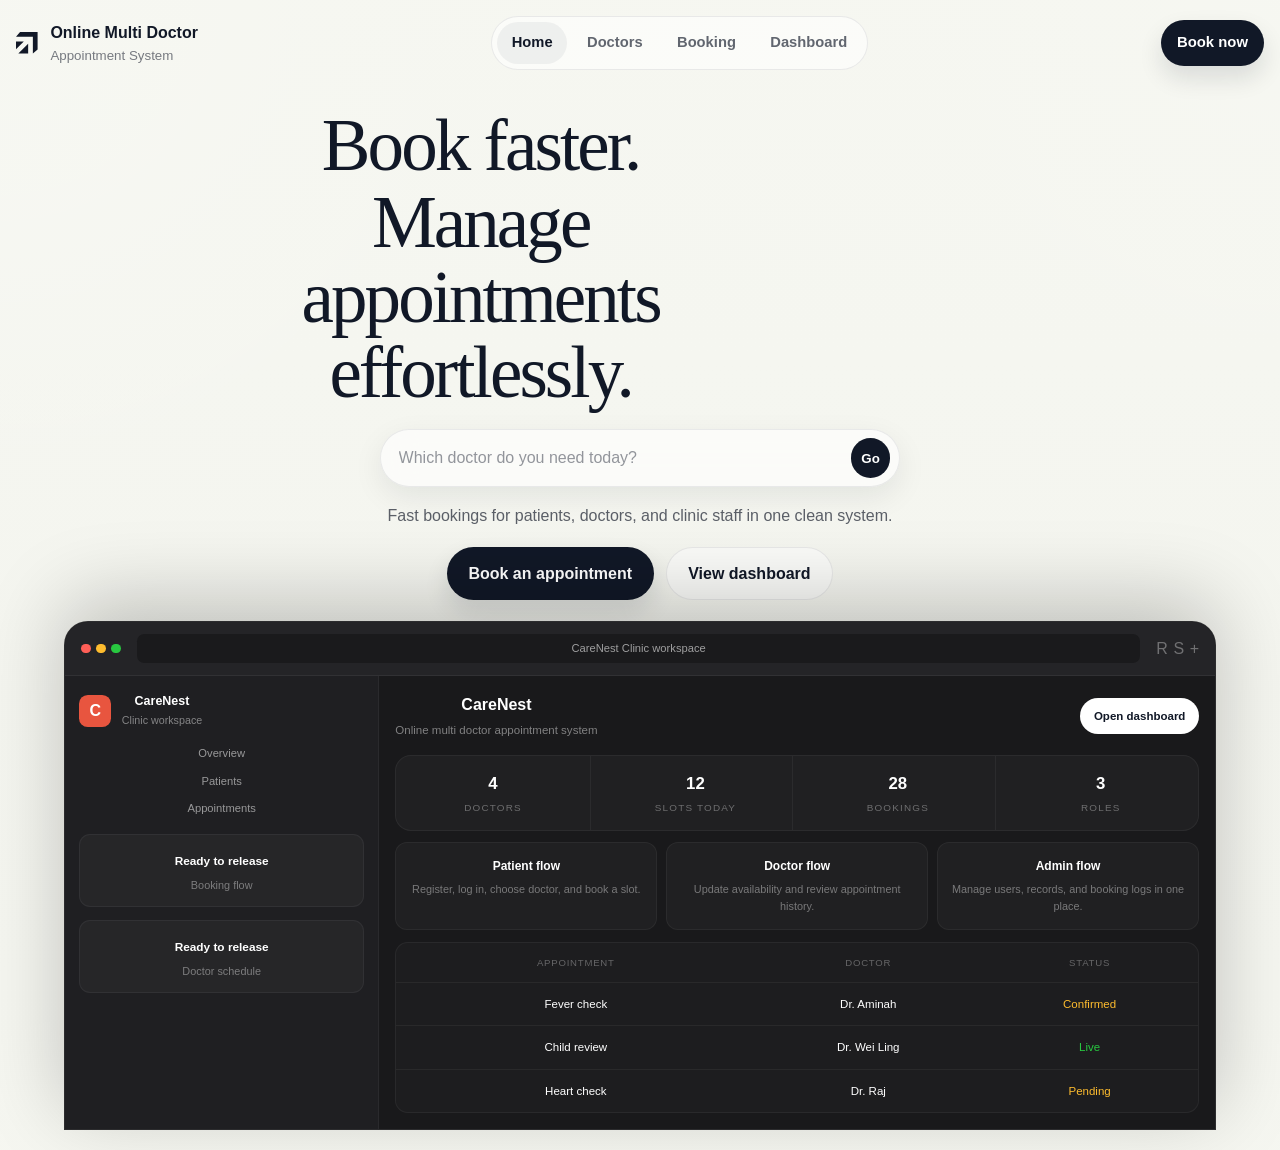
==== index.html @ 1496ee86 "Add files via upload The dome for our websit" ====
<!DOCTYPE html>
<html lang="en">
<head>
  <meta charset="UTF-8" />
  <meta name="viewport" content="width=device-width, initial-scale=1.0" />
  <title>Online Multi Doctor Appointment System</title>
  <link rel="stylesheet" href="styles.css" />
</head>
<body class="landing-page home-page">
  <section
    class="home-hero"
    style="background-image:url('https://images.higgs.ai/?default=1&output=webp&url=https%3A%2F%2Fd8j0ntlcm91z4.cloudfront.net%2Fuser_38xzZboKViGWJOttwIXH07lWA1P%2Fhf_20260611_133301_d5f2a94a-b22e-4e4a-a6b6-eacdddf1f5b0.png&w=1280&q=85');"
  >
    <div class="home-hero__veil"></div>

    <header class="home-nav animate-fade-down">
      <div class="wrap home-nav__inner">
        <a class="home-brand" href="index.html" aria-label="Online Multi Doctor Appointment System home">
          <svg class="home-brand__icon" viewBox="0 0 256 256" aria-hidden="true">
            <path fill="currentColor" d="M144 256 L27.598 256 L144 139.598 Z M256 207.5 L200 256 L200 56 L0 56 L48 0 L256 0 Z M0 204.402 L0 112 L92.402 112 Z" />
          </svg>
          <span>
            Online Multi Doctor
            <small>Appointment System</small>
          </span>
        </a>

        <nav class="home-nav__links" aria-label="Main navigation">
          <a class="active" href="index.html">Home</a>
          <a href="doctors.html">Doctors</a>
          <a href="booking.html">Booking</a>
          <a href="dashboard.html">Dashboard</a>
        </nav>

        <a class="home-nav__cta" href="booking.html">Book now</a>
      </div>
    </header>

    <div class="home-hero__content wrap">
      <div class="home-hero__spacer home-hero__spacer--top"></div>

      <div class="home-copy">
        <h1 class="home-title">
          <span class="animate-fade-up">Book faster.</span>
          <span class="animate-fade-up delay-1">Manage appointments effortlessly.</span>
        </h1>

        <form class="home-search animate-fade-up delay-2" action="booking.html">
          <input
            type="text"
            placeholder="Which doctor do you need today?"
            aria-label="Search doctor"
          />
          <button type="submit" aria-label="Go to booking page">Go</button>
        </form>

        <p class="home-desc animate-fade-up delay-3">
          Fast bookings for patients, doctors, and clinic staff in one clean system.
        </p>

        <div class="home-actions animate-fade-up delay-4">
          <a class="home-btn home-btn--dark" href="booking.html">Book an appointment</a>
          <a class="home-btn home-btn--light" href="dashboard.html">View dashboard</a>
        </div>
      </div>

      <div class="home-hero__spacer home-hero__spacer--middle"></div>

      <div class="home-dashboard animate-hero-rise" aria-label="Clinic dashboard preview">
        <div class="home-dashboard__window">
          <div class="home-dashboard__bar">
            <div class="home-dots" aria-hidden="true">
              <span></span><span></span><span></span>
            </div>
            <div class="home-url">CareNest Clinic workspace</div>
            <div class="home-bar-icons" aria-hidden="true">
              <span>R</span>
              <span>S</span>
              <span>+</span>
            </div>
          </div>

          <div class="home-dashboard__body">
            <aside class="home-sidebar">
              <div class="home-sidebar__brand">
                <span class="home-workspace-badge">C</span>
                <div>
                  <strong>CareNest</strong>
                  <small>Clinic workspace</small>
                </div>
              </div>

              <div class="home-sidebar__nav">
                <span>Overview</span>
                <span>Patients</span>
                <span>Appointments</span>
              </div>

              <div class="home-sidebar__cards">
                <div>
                  <strong>Ready to release</strong>
                  <p>Booking flow</p>
                </div>
                <div>
                  <strong>Ready to release</strong>
                  <p>Doctor schedule</p>
                </div>
              </div>
            </aside>

            <section class="home-main">
              <div class="home-main__head">
                <div>
                  <strong>CareNest</strong>
                  <p>Online multi doctor appointment system</p>
                </div>
                <a class="home-main__button" href="dashboard.html">Open dashboard</a>
              </div>

              <div class="home-stats">
                <div><span>4</span><small>Doctors</small></div>
                <div><span>12</span><small>Slots today</small></div>
                <div><span>28</span><small>Bookings</small></div>
                <div><span>3</span><small>Roles</small></div>
              </div>

              <div class="home-cards">
                <article>
                  <strong>Patient flow</strong>
                  <p>Register, log in, choose doctor, and book a slot.</p>
                </article>
                <article>
                  <strong>Doctor flow</strong>
                  <p>Update availability and review appointment history.</p>
                </article>
                <article>
                  <strong>Admin flow</strong>
                  <p>Manage users, records, and booking logs in one place.</p>
                </article>
              </div>

              <div class="home-inbox">
                <div class="home-inbox__row home-inbox__head">
                  <span>Appointment</span>
                  <span>Doctor</span>
                  <span>Status</span>
                </div>
                <div class="home-inbox__row">
                  <span>Fever check</span>
                  <span>Dr. Aminah</span>
                  <span class="status-draft">Confirmed</span>
                </div>
                <div class="home-inbox__row">
                  <span>Child review</span>
                  <span>Dr. Wei Ling</span>
                  <span class="status-live">Live</span>
                </div>
                <div class="home-inbox__row">
                  <span>Heart check</span>
                  <span>Dr. Raj</span>
                  <span class="status-draft">Pending</span>
                </div>
              </div>
            </section>
          </div>
        </div>
      </div>

      <div class="home-hero__spacer home-hero__spacer--bottom"></div>
    </div>

    <img
      class="home-grass"
      src="https://res.cloudinary.com/dy5er7kv5/image/upload/q_auto/f_auto/v1781191264/grass_eam204.png"
      alt=""
      aria-hidden="true"
    />
  </section>
</body>
</html>
---- styles.css ----
@import url("https://db.onlinewebfonts.com/c/bb5de19d87c09a95216dc6ccd96e37c6?family=Nimbus+Sans+TW01");

:root{
  --bg:#081311;
  --panel:#0f1f1b;
  --panel-2:#122722;
  --line:rgba(167, 216, 205, .16);
  --text:#effaf7;
  --muted:#a7c4bb;
  --accent:#35d0b6;
  --accent-2:#f3b44d;
  --shadow:0 20px 50px rgba(0,0,0,.28);
  --radius:22px;
}

*{box-sizing:border-box}
html{
  scroll-behavior:smooth;
  -webkit-font-smoothing:antialiased;
  -moz-osx-font-smoothing:grayscale;
}
body{
  margin:0;
  color:var(--text);
  font:16px/1.6 "Nimbus Sans TW01", "Helvetica Neue", Helvetica, Arial, sans-serif;
  background:
    radial-gradient(circle at top left, rgba(53,208,182,.14), transparent 24%),
    radial-gradient(circle at top right, rgba(243,180,77,.12), transparent 26%),
    linear-gradient(180deg, #05100e, #081311 34%, #050b0a);
}
a{color:inherit;text-decoration:none}
img{max-width:100%;display:block}
code,pre{font-family:"Cascadia Mono","Consolas",monospace}

@keyframes fade-up{
  from{opacity:0; transform:translateY(24px); filter:blur(6px)}
  to{opacity:1; transform:translateY(0); filter:blur(0)}
}
@keyframes fade-down{
  from{opacity:0; transform:translateY(-16px)}
  to{opacity:1; transform:translateY(0)}
}
@keyframes hero-rise{
  from{opacity:0; transform:translateY(64px) scale(.97)}
  to{opacity:1; transform:translateY(0) scale(1)}
}
.animate-fade-up{animation:fade-up .9s cubic-bezier(.22,1,.36,1) both}
.animate-fade-down{animation:fade-down .7s cubic-bezier(.22,1,.36,1) both}
.animate-hero-rise{animation:hero-rise 1.1s cubic-bezier(.22,1,.36,1) both}
.delay-1{animation-delay:100ms}
.delay-2{animation-delay:220ms}
.delay-3{animation-delay:340ms}
.delay-4{animation-delay:460ms}
@media (prefers-reduced-motion: reduce){
  .animate-fade-up,
  .animate-fade-down,
  .animate-hero-rise{animation:none !important}
}

.wrap{width:min(1120px, calc(100% - 2rem)); margin:0 auto}
.landing-page{
  background:#f4f5ef;
  color:#111827;
}
.landing-page .wrap{width:min(1280px, calc(100% - 2rem))}
.page-bg{
  position:relative;
  min-height:100svh;
  overflow:hidden;
  background:
    radial-gradient(circle at top left, rgba(53,208,182,.12), transparent 24%),
    radial-gradient(circle at top right, rgba(243,180,77,.10), transparent 22%),
    linear-gradient(180deg, #f7f7f2 0%, #f3f4ee 58%, #eef1eb 100%);
  color:#111827;
}
.page-glow{
  position:absolute;
  border-radius:50%;
  filter:blur(70px);
  pointer-events:none;
}
.page-glow-a{
  width:20rem;
  height:20rem;
  left:-6rem;
  top:2rem;
  background:rgba(53,208,182,.10);
}
.page-glow-b{
  width:18rem;
  height:18rem;
  right:-4rem;
  top:9rem;
  background:rgba(243,180,77,.10);
}

.site-header{
  position:sticky; top:0; z-index:10;
  backdrop-filter: blur(16px);
  background: rgba(6, 14, 12, .76);
  border-bottom:1px solid var(--line);
}
.hero-header{
  position:fixed;
  top:0;
  left:0;
  right:0;
  z-index:30;
  background:transparent;
  border-bottom:0;
  pointer-events:none;
}
.content-header{
  position:relative;
  z-index:10;
  background:rgba(255,255,255,.52);
  border-bottom:1px solid rgba(17,24,39,.08);
}
.content-header .nav a{
  color:rgba(17,24,39,.66);
}
.content-header .nav a:hover,
.content-header .nav a.active{
  color:#111827;
  background:rgba(255,255,255,.55);
  border-color:rgba(17,24,39,.08);
}
.content-header .brand{
  color:#111827;
}
.content-header .brand small{
  color:rgba(17,24,39,.55);
}
.header-inner{
  display:flex; align-items:center; justify-content:space-between; gap:1rem;
  padding:1rem 0;
}
.hero-header-inner{
  padding-top:1rem;
}
.brand{
  display:flex; align-items:center; gap:.85rem; font-weight:700;
}
.brand-light{color:#111827; pointer-events:auto}
.brand-icon{
  width:1.35rem; height:1.35rem;
  flex:0 0 auto;
}
.brand-mark{
  width:2.8rem; height:2.8rem; border-radius:14px;
  display:grid; place-items:center;
  color:#07231d; background:linear-gradient(135deg,var(--accent),#c9f6ee 55%,var(--accent-2));
  box-shadow:0 12px 24px rgba(53,208,182,.16);
}
.brand small{display:block;color:var(--muted);font-weight:500}
.brand-light small{color:rgba(17,24,39,.6)}
.nav{
  display:flex; flex-wrap:wrap; gap:.45rem;
}
.nav a{
  padding:.56rem .85rem;
  border-radius:999px;
  color:var(--muted);
  border:1px solid transparent;
}
.nav a:hover,.nav a.active{
  color:var(--text);
  background:rgba(255,255,255,.04);
  border-color:var(--line);
}
.nav-light{pointer-events:auto}
.nav-light a{
  color:rgba(17,24,39,.68);
  border-color:transparent;
}
.nav-light a:hover,.nav-light a.active{
  color:#111827;
  background:rgba(255,255,255,.45);
  border-color:rgba(17,24,39,.08);
}
.nav-cta{
  pointer-events:auto;
  display:inline-flex;
  align-items:center;
  justify-content:center;
  padding:.68rem 1rem;
  border-radius:999px;
  background:#111827;
  color:#fff;
  font-size:.93rem;
  font-weight:600;
}

.landing-shell{
  min-height:100svh;
  position:relative;
  overflow:hidden;
}
.hero-stage{
  position:relative;
  min-height:100svh;
  overflow:hidden;
  background:
    radial-gradient(circle at 20% 18%, rgba(255,255,255,.88), transparent 28%),
    radial-gradient(circle at 80% 20%, rgba(255,255,255,.54), transparent 20%),
    linear-gradient(180deg, #f8f8f4 0%, #f6f5ef 54%, #eef1eb 100%);
  display:flex;
  flex-direction:column;
}
.hero-backdrop{
  position:absolute;
  inset:0;
  background:
    linear-gradient(180deg, rgba(244,245,239,.78), rgba(244,245,239,.26) 25%, rgba(244,245,239,.04) 58%, rgba(244,245,239,.68)),
    radial-gradient(circle at top left, rgba(72,126,255,.08), transparent 28%),
    radial-gradient(circle at top right, rgba(243,180,77,.08), transparent 22%);
}
.hero-glow{
  position:absolute;
  border-radius:50%;
  filter:blur(70px);
  pointer-events:none;
}
.hero-glow-a{
  width:24rem;
  height:24rem;
  left:-6rem;
  top:6rem;
  background:rgba(132,204,22,.12);
}
.hero-glow-b{
  width:22rem;
  height:22rem;
  right:-4rem;
  top:10rem;
  background:rgba(14,165,233,.10);
}
.hero-layout{
  position:relative;
  z-index:2;
  padding-top:7rem;
  display:grid;
  gap:1.5rem;
  justify-items:center;
  text-align:center;
  flex:1;
}
.hero-copy{
  width:min(720px,100%);
  color:#111827;
}
.eyebrow{
  margin:0 0 .7rem;
  text-transform:uppercase;
  letter-spacing:.18em;
  font-size:.78rem;
  color:var(--muted);
}
.hero-title{
  display:grid;
  gap:.15rem;
  font-size:clamp(2.5rem, 5.6vw, 5.25rem);
  font-weight:400;
  line-height:1.02;
  letter-spacing:-.04em;
  color:#111827;
}
.hero-title span{display:block}
.search-pill{
  margin:1.15rem auto 0;
  width:min(520px,100%);
  display:flex;
  align-items:center;
  gap:.75rem;
  padding:.55rem .55rem .55rem 1.1rem;
  border-radius:999px;
  background:rgba(255,255,255,.62);
  backdrop-filter:blur(16px);
  box-shadow:0 10px 30px rgba(15,23,42,.08);
  border:1px solid rgba(17,24,39,.08);
}
.search-pill input{
  flex:1;
  min-width:0;
  border:0;
  outline:none;
  background:transparent;
  font:inherit;
  color:#111827;
}
.search-pill input::placeholder{color:rgba(17,24,39,.45)}
.search-pill button{
  width:2.45rem;
  height:2.45rem;
  border-radius:999px;
  border:0;
  background:#111827;
  color:#fff;
  font-size:1.05rem;
  cursor:pointer;
}
.hero-desc{
  width:min(520px,100%);
  margin:1rem auto 0;
  color:rgba(17,24,39,.68);
  font-size:1rem;
}
.hero-actions{
  margin-top:1.15rem;
  display:flex;
  justify-content:center;
  flex-wrap:wrap;
  gap:.75rem;
}
.btn-dark,.btn-light{
  display:inline-flex;
  align-items:center;
  justify-content:center;
  min-height:2.8rem;
  padding:.78rem 1.35rem;
  border-radius:999px;
  font-weight:600;
  transition:transform .18s ease, box-shadow .18s ease, background .18s ease;
}
.btn-dark{
  background:#111827;
  color:#fff;
  box-shadow:0 12px 24px rgba(17,24,39,.12);
}
.btn-light{
  background:rgba(255,255,255,.52);
  color:#111827;
  border:1px solid rgba(17,24,39,.08);
}
.btn-dark:hover,.btn-light:hover,.nav-cta:hover,.search-pill button:hover{
  transform:translateY(-1px);
}
.hero-badges{
  display:flex;
  gap:1rem;
  flex-wrap:wrap;
  justify-content:center;
}
.pill-card{
  width:min(260px,100%);
  padding:1rem 1.05rem;
  text-align:left;
  border-radius:24px;
  background:rgba(255,255,255,.52);
  backdrop-filter:blur(14px);
  border:1px solid rgba(17,24,39,.08);
  box-shadow:0 10px 30px rgba(15,23,42,.06);
}
.pill-label{
  display:inline-flex;
  padding:.28rem .65rem;
  border-radius:999px;
  background:rgba(17,24,39,.06);
  color:rgba(17,24,39,.74);
  font-size:.74rem;
  text-transform:uppercase;
  letter-spacing:.14em;
}
.pill-card strong{
  display:block;
  margin-top:.75rem;
  font-size:1.04rem;
  color:#111827;
}
.pill-card p{
  margin:.45rem 0 0;
  color:rgba(17,24,39,.65);
  font-size:.95rem;
}
.dashboard-stage{
  position:relative;
  z-index:2;
  width:min(72rem, 100%);
  margin:0 auto;
  padding:0 0 1.5rem;
  transform:translateY(2rem);
}
.dashboard-shell{
  border-radius:1.5rem 1.5rem 0 0;
  overflow:hidden;
  background:#1a1a1c;
  color:#fff;
  box-shadow:0 -20px 80px rgba(0,0,0,.22);
  border:1px solid rgba(255,255,255,.08);
}
.dashboard-titlebar{
  display:flex;
  align-items:center;
  gap:1rem;
  padding:.75rem 1rem;
  background:#242427;
  border-bottom:1px solid rgba(255,255,255,.06);
}
.traffic-lights{
  display:flex;
  gap:.35rem;
  flex:0 0 auto;
}
.traffic-lights span{
  width:.6rem;
  height:.6rem;
  border-radius:999px;
  display:block;
}
.traffic-lights span:nth-child(1){background:#ff5f57}
.traffic-lights span:nth-child(2){background:#febc2e}
.traffic-lights span:nth-child(3){background:#28c840}
.browser-url{
  flex:1;
  text-align:center;
  background:#1a1a1c;
  color:rgba(255,255,255,.55);
  border-radius:.45rem;
  padding:.35rem .8rem;
  font-size:.7rem;
}
.browser-icons{
  display:flex;
  gap:.35rem;
  color:rgba(255,255,255,.35);
}
.dashboard-body{
  display:grid;
  grid-template-columns: 0.78fr 2.22fr;
}
.dashboard-sidebar{
  padding:1rem .9rem;
  background:#1f1f22;
  border-right:1px solid rgba(255,255,255,.05);
}
.sidebar-brand{
  display:flex;
  align-items:center;
  gap:.65rem;
  margin-bottom:1rem;
}
.workspace-badge{
  width:2rem;
  height:2rem;
  border-radius:.55rem;
  display:grid;
  place-items:center;
  font-weight:700;
  background:#e8553f;
  color:#fff;
}
.sidebar-brand strong{display:block;font-size:.78rem}
.sidebar-brand small{display:block;color:rgba(255,255,255,.45);font-size:.67rem}
.sidebar-links{
  display:grid;
  gap:.6rem;
  color:rgba(255,255,255,.54);
  font-size:.7rem;
}
.sidebar-list{
  display:grid;
  gap:.8rem;
  margin-top:1rem;
}
.sidebar-list div{
  padding:.75rem;
  border-radius:.7rem;
  background:rgba(255,255,255,.03);
  border:1px solid rgba(255,255,255,.05);
}
.sidebar-list strong{font-size:.74rem}
.sidebar-list p{
  margin:.25rem 0 0;
  color:rgba(255,255,255,.4);
  font-size:.68rem;
}
.dashboard-main{
  padding:1rem;
  background:#19191b;
}
.dashboard-head{
  display:flex;
  justify-content:space-between;
  align-items:center;
  gap:1rem;
}
.dashboard-head strong{font-size:1rem}
.dashboard-head p{
  margin:.2rem 0 0;
  color:rgba(255,255,255,.45);
  font-size:.72rem;
}
.dash-button{
  display:inline-flex;
  align-items:center;
  justify-content:center;
  padding:.55rem .85rem;
  border-radius:999px;
  background:#fff;
  color:#111827;
  font-size:.72rem;
  font-weight:600;
}
.stats-grid{
  margin-top:1rem;
  display:grid;
  grid-template-columns:repeat(4,1fr);
  gap:.5rem;
  border-radius:1rem;
  overflow:hidden;
  background:rgba(255,255,255,.03);
  border:1px solid rgba(255,255,255,.05);
}
.stats-grid div{
  padding:.9rem .8rem;
  border-right:1px solid rgba(255,255,255,.05);
}
.stats-grid div:last-child{border-right:0}
.stats-grid span{
  display:block;
  font-size:1.05rem;
  color:#fff;
  font-weight:600;
}
.stats-grid small{
  display:block;
  margin-top:.15rem;
  color:rgba(255,255,255,.35);
  font-size:.62rem;
  text-transform:uppercase;
  letter-spacing:.12em;
}
.cards-grid{
  margin-top:.7rem;
  display:grid;
  grid-template-columns:repeat(3,1fr);
  gap:.55rem;
}
.cards-grid article{
  padding:.85rem;
  border-radius:.75rem;
  background:rgba(255,255,255,.03);
  border:1px solid rgba(255,255,255,.05);
}
.cards-grid strong{display:block;font-size:.75rem}
.cards-grid p{
  margin:.3rem 0 0;
  color:rgba(255,255,255,.4);
  font-size:.68rem;
}
.inbox-table{
  margin-top:.7rem;
  border-radius:.8rem;
  overflow:hidden;
  border:1px solid rgba(255,255,255,.05);
  background:rgba(255,255,255,.02);
}
.inbox-row{
  display:grid;
  grid-template-columns:1.4fr 1fr .8fr;
  gap:.5rem;
  padding:.75rem .85rem;
  border-bottom:1px solid rgba(255,255,255,.05);
  font-size:.72rem;
}
.inbox-row:last-child{border-bottom:0}
.inbox-head{
  color:rgba(255,255,255,.32);
  text-transform:uppercase;
  letter-spacing:.08em;
  font-size:.6rem;
}
.status-draft{color:#febc2e}
.status-live{color:#28c840}

main{padding:2rem 0 3.5rem}
.page-main{
  position:relative;
  z-index:1;
  padding-top:1.6rem;
  padding-bottom:3rem;
}
.page-hero{
  padding:1.7rem 1.8rem;
  border-radius:1.5rem;
  background:rgba(255,255,255,.56);
  backdrop-filter:blur(16px);
  border:1px solid rgba(17,24,39,.08);
  box-shadow:0 20px 60px rgba(15,23,42,.06);
}
.page-hero h2{
  font-size:clamp(1.8rem, 3.3vw, 3.1rem);
  letter-spacing:-.03em;
}
.page-hero p{
  color:rgba(17,24,39,.67);
}
.page-grid{
  margin-top:1rem;
}
.hero,.page-head,.card,.panel,.codebox,.form-card{
  background:linear-gradient(180deg, rgba(18,39,34,.95), rgba(12,25,22,.96));
  border:1px solid var(--line);
  box-shadow:var(--shadow);
}
.hero,.card,.panel,.codebox,.form-card{border-radius:var(--radius)}
.hero{
  padding:2rem;
  display:grid;
  grid-template-columns:1.3fr .9fr;
  gap:1.25rem;
  align-items:start;
}
h1,h2,h3{margin:0; line-height:1.12; font-family:Georgia,"Times New Roman",serif}
h1{font-size:clamp(2.3rem, 5vw, 4.8rem); max-width:11ch}
h2{font-size:clamp(1.6rem, 3vw, 2.5rem)}
h3{font-size:1.2rem}
p{margin:.85rem 0 0; color:#d4e6e0}
.lede{max-width:62ch; font-size:1.03rem}

.actions{display:flex; flex-wrap:wrap; gap:.75rem; margin-top:1.3rem}
.btn{
  display:inline-flex; align-items:center; justify-content:center;
  min-height:2.9rem; padding:.75rem 1.1rem;
  border-radius:999px; font-weight:700;
  border:1px solid var(--line);
}
.btn.primary{
  color:#06221b;
  background:linear-gradient(135deg,var(--accent),#d3f7f1 55%,var(--accent-2));
}
.btn.secondary{background:rgba(255,255,255,.03)}
.btn:hover{transform:translateY(-1px)}

.hero-spot{
  padding:1.15rem;
  border-radius:20px;
  background:linear-gradient(180deg, rgba(7,18,16,.72), rgba(7,18,16,.95));
  border:1px solid rgba(243,180,77,.2);
}
.hero-spot ul{margin:1rem 0 0; padding-left:1.1rem; color:#d8ebe5}
.stats{
  display:grid; grid-template-columns:repeat(3,1fr); gap:.8rem; margin-top:1.1rem;
}
.stat{
  padding:1rem; border-radius:18px;
  background:rgba(255,255,255,.03); border:1px solid var(--line);
}
.stat strong{display:block; font-size:1.8rem; font-family:Georgia,serif}

.section{margin-top:1.5rem}
.page-head{padding:1.4rem 1.5rem; margin-bottom:1rem}

.grid-2{display:grid; grid-template-columns:repeat(2,1fr); gap:1rem}
.grid-3{display:grid; grid-template-columns:repeat(3,1fr); gap:1rem}
.card,.panel,.codebox,.form-card{padding:1.2rem}
.card{min-height:100%}
.glass-card{
  background:rgba(255,255,255,.5);
  color:#111827;
  border:1px solid rgba(17,24,39,.08);
  box-shadow:0 14px 34px rgba(15,23,42,.06);
}
.glass-card p,
.glass-card .muted{
  color:rgba(17,24,39,.68);
}
.glass-card .pill{
  background:rgba(17,24,39,.05);
  color:#111827;
  border-color:rgba(17,24,39,.08);
}
.glass-card .list li,
.glass-card .doctor p,
.glass-card .card p,
.glass-card .panel p{
  color:rgba(17,24,39,.74);
}
.muted{color:var(--muted)}

.pill{
  display:inline-flex; padding:.35rem .72rem; border-radius:999px;
  background:rgba(255,255,255,.04); border:1px solid var(--line);
  color:#dcebe7; font-size:.82rem;
}
.pill.good{color:#b8f2df}
.pill.warn{color:#ffe08a}

.list{margin:.9rem 0 0; padding-left:.1rem; color:#d9ebe5}
.list li{margin:.35rem 0}

.doctor{
  display:flex; flex-direction:column; gap:.6rem;
}
.doctor-top{display:flex; align-items:flex-start; justify-content:space-between; gap:.8rem}
.meta{display:flex; flex-wrap:wrap; gap:.45rem; margin-top:.2rem}

.timeline{
  display:grid; gap:.8rem; margin-top:.9rem;
}
.step{
  display:grid; grid-template-columns:3rem 1fr; gap:.85rem;
  padding:1rem; border-radius:18px;
  background:rgba(255,255,255,.03); border:1px solid var(--line);
}
.step span{
  width:3rem; height:3rem; border-radius:14px;
  display:grid; place-items:center; font-weight:800;
  color:#06221b; background:linear-gradient(135deg,var(--accent),#d7f8f2 55%,var(--accent-2));
}

.nav-tabs{display:flex; flex-wrap:wrap; gap:.5rem; margin-top:1rem}
.nav-tabs a{
  padding:.62rem .95rem; border-radius:999px;
  border:1px solid var(--line); background:rgba(255,255,255,.03);
}

pre{
  margin:0; overflow:auto; padding:1rem 1.1rem;
  background:#06100e; color:#dff1ea; border-radius:16px;
  border:1px solid rgba(167,216,205,.14);
}
table{width:100%; border-collapse:collapse; margin-top:.8rem}
th,td{padding:.75rem; border-bottom:1px solid rgba(167,216,205,.12); text-align:left}
th{color:#cbe3dc; font-weight:700}

form{display:grid; gap:.9rem}
.field{display:grid; gap:.45rem}
input,select,textarea{
  width:100%; color:var(--text); font:inherit;
  padding:.85rem .95rem; border-radius:14px;
  border:1px solid rgba(167,216,205,.16); background:rgba(255,255,255,.03);
}
textarea{min-height:120px; resize:vertical}

.footer{
  padding:1.7rem 0 2.4rem; text-align:center; color:var(--muted);
}

@media (max-width: 900px){
  .hero,.grid-2,.grid-3{grid-template-columns:1fr}
  .header-inner{flex-direction:column; align-items:flex-start}
  .hero-layout{padding-top:6.5rem}
  .dashboard-body{grid-template-columns:1fr}
  .dashboard-sidebar{border-right:0;border-bottom:1px solid rgba(255,255,255,.05)}
  .cards-grid,.stats-grid{grid-template-columns:1fr 1fr}
  .inbox-row{grid-template-columns:1.2fr 1fr .8fr}
}

@media (max-width: 640px){
  .nav-light{display:none}
  .hero-layout{padding-top:5.8rem}
  .hero-title{font-size:clamp(2.2rem, 11vw, 3.8rem)}
  .search-pill,.hero-desc{width:100%}
  .dashboard-stage{transform:none;padding-bottom:1rem}
  .cards-grid,.stats-grid{grid-template-columns:1fr}
  .stats-grid div{border-right:0;border-bottom:1px solid rgba(255,255,255,.05)}
  .stats-grid div:last-child{border-bottom:0}
  .inbox-row{grid-template-columns:1fr}
}

/* Home page redesign */
.home-page{
  background:#f4f5ef;
  color:#111827;
}

.home-hero{
  position:relative;
  min-height:100svh;
  overflow:hidden;
  display:flex;
  flex-direction:column;
  background-size:cover;
  background-position:center;
  background-repeat:no-repeat;
}

.home-hero__veil{
  position:absolute;
  inset:0;
  background:
    linear-gradient(180deg, rgba(246,247,241,.88) 0%, rgba(246,247,241,.54) 28%, rgba(246,247,241,.10) 60%, rgba(246,247,241,.74) 100%),
    radial-gradient(circle at top left, rgba(255,255,255,.42), transparent 28%),
    radial-gradient(circle at top right, rgba(255,255,255,.26), transparent 22%);
}

.home-nav{
  position:relative;
  z-index:20;
  width:100%;
  padding:1rem 0;
}

.home-nav__inner{
  display:flex;
  align-items:center;
  justify-content:space-between;
  gap:1rem;
}

.home-brand{
  display:inline-flex;
  align-items:center;
  gap:.8rem;
  color:#111827;
  font-weight:700;
}

.home-brand__icon{
  width:1.35rem;
  height:1.35rem;
  flex:0 0 auto;
}

.home-brand small{
  display:block;
  color:rgba(17,24,39,.56);
  font-weight:500;
}

.home-nav__links{
  display:flex;
  align-items:center;
  justify-content:center;
  gap:.35rem;
  padding:.34rem;
  border-radius:999px;
  background:rgba(255,255,255,.56);
  backdrop-filter:blur(14px);
  border:1px solid rgba(17,24,39,.08);
}

.home-nav__links a{
  padding:.55rem .9rem;
  border-radius:999px;
  color:rgba(17,24,39,.66);
  font-size:.92rem;
  font-weight:600;
}

.home-nav__links a:hover,
.home-nav__links a.active{
  color:#111827;
  background:rgba(17,24,39,.05);
}

.home-nav__cta{
  display:inline-flex;
  align-items:center;
  justify-content:center;
  padding:.72rem 1rem;
  border-radius:999px;
  background:#111827;
  color:#fff;
  font-size:.93rem;
  font-weight:600;
  box-shadow:0 12px 24px rgba(17,24,39,.12);
}

.home-hero__content{
  position:relative;
  z-index:10;
  flex:1;
  display:flex;
  flex-direction:column;
  align-items:center;
  justify-content:flex-start;
  text-align:center;
}

.home-hero__spacer{
  flex:1 1 auto;
  min-height:1.25rem;
}

.home-hero__spacer--top{
  min-height:1rem;
}

.home-hero__spacer--middle{
  min-height:1.3rem;
}

.home-hero__spacer--bottom{
  min-height:0;
}

.home-copy{
  width:min(720px, 100%);
  margin-top:0.4rem;
  color:#111827;
}

.home-title{
  margin:0;
  display:grid;
  gap:.08rem;
  font-size:clamp(2.5rem, 5.7vw, 5.1rem);
  font-weight:400;
  letter-spacing:-.04em;
  line-height:1.03;
  color:#111827;
}

.home-title span{
  display:block;
}

.home-search{
  margin:1.15rem auto 0;
  width:min(520px,100%);
  display:flex;
  align-items:center;
  gap:.75rem;
  padding:.55rem .55rem .55rem 1.1rem;
  border-radius:999px;
  background:rgba(255,255,255,.60);
  backdrop-filter:blur(16px);
  box-shadow:0 10px 30px rgba(15,23,42,.08);
  border:1px solid rgba(17,24,39,.08);
}

.home-search input{
  flex:1;
  min-width:0;
  border:0;
  outline:none;
  background:transparent;
  font:inherit;
  color:#111827;
  padding:.35rem 0;
}

.home-search input::placeholder{
  color:rgba(17,24,39,.45);
}

.home-search button{
  width:2.45rem;
  height:2.45rem;
  border-radius:999px;
  border:0;
  background:#111827;
  color:#fff;
  font-weight:700;
  cursor:pointer;
}

.home-desc{
  width:min(520px,100%);
  margin:1rem auto 0;
  color:rgba(17,24,39,.68);
  font-size:1rem;
}

.home-actions{
  margin-top:1.15rem;
  display:flex;
  justify-content:center;
  flex-wrap:wrap;
  gap:.75rem;
}

.home-btn{
  display:inline-flex;
  align-items:center;
  justify-content:center;
  min-height:2.8rem;
  padding:.78rem 1.35rem;
  border-radius:999px;
  font-weight:600;
  transition:transform .18s ease, box-shadow .18s ease, background .18s ease;
}

.home-btn--dark{
  background:#111827;
  color:#fff;
  box-shadow:0 12px 24px rgba(17,24,39,.12);
}

.home-btn--light{
  background:rgba(255,255,255,.54);
  color:#111827;
  border:1px solid rgba(17,24,39,.08);
}

.home-btn:hover,
.home-nav__cta:hover,
.home-search button:hover{
  transform:translateY(-1px);
}

.home-dashboard{
  position:relative;
  z-index:10;
  width:min(72rem, calc(100% - 2rem));
  margin:0 auto;
  padding:0 0 1.25rem;
}

.home-dashboard__window{
  border-radius:1.5rem 1.5rem 0 0;
  overflow:hidden;
  background:#1a1a1c;
  color:#fff;
  box-shadow:0 -20px 80px rgba(0,0,0,.22);
  border:1px solid rgba(255,255,255,.08);
}

.home-dashboard__bar{
  display:flex;
  align-items:center;
  gap:1rem;
  padding:.75rem 1rem;
  background:#242427;
  border-bottom:1px solid rgba(255,255,255,.06);
}

.home-dots{
  display:flex;
  gap:.35rem;
}

.home-dots span{
  width:.6rem;
  height:.6rem;
  border-radius:999px;
  display:block;
}

.home-dots span:nth-child(1){background:#ff5f57}
.home-dots span:nth-child(2){background:#febc2e}
.home-dots span:nth-child(3){background:#28c840}

.home-url{
  flex:1;
  text-align:center;
  background:#1a1a1c;
  color:rgba(255,255,255,.58);
  border-radius:.45rem;
  padding:.35rem .8rem;
  font-size:.7rem;
}

.home-bar-icons{
  display:flex;
  gap:.35rem;
  color:rgba(255,255,255,.35);
}

.home-dashboard__body{
  display:grid;
  grid-template-columns:.82fr 2.18fr;
}

.home-sidebar{
  padding:1rem .9rem;
  background:#1f1f22;
  border-right:1px solid rgba(255,255,255,.05);
}

.home-sidebar__brand{
  display:flex;
  align-items:center;
  gap:.65rem;
  margin-bottom:1rem;
}

.home-workspace-badge{
  width:2rem;
  height:2rem;
  border-radius:.55rem;
  display:grid;
  place-items:center;
  font-weight:700;
  background:#e8553f;
  color:#fff;
}

.home-sidebar__brand strong{
  display:block;
  font-size:.78rem;
}

.home-sidebar__brand small{
  display:block;
  color:rgba(255,255,255,.45);
  font-size:.67rem;
}

.home-sidebar__nav{
  display:grid;
  gap:.6rem;
  color:rgba(255,255,255,.54);
  font-size:.7rem;
}

.home-sidebar__cards{
  display:grid;
  gap:.8rem;
  margin-top:1rem;
}

.home-sidebar__cards div{
  padding:.75rem;
  border-radius:.7rem;
  background:rgba(255,255,255,.03);
  border:1px solid rgba(255,255,255,.05);
}

.home-sidebar__cards strong{
  font-size:.74rem;
}

.home-sidebar__cards p{
  margin:.25rem 0 0;
  color:rgba(255,255,255,.4);
  font-size:.68rem;
}

.home-main{
  padding:1rem;
  background:#19191b;
}

.home-main__head{
  display:flex;
  justify-content:space-between;
  align-items:center;
  gap:1rem;
}

.home-main__head strong{
  font-size:1rem;
}

.home-main__head p{
  margin:.2rem 0 0;
  color:rgba(255,255,255,.45);
  font-size:.72rem;
}

.home-main__button{
  display:inline-flex;
  align-items:center;
  justify-content:center;
  padding:.55rem .85rem;
  border-radius:999px;
  background:#fff;
  color:#111827;
  font-size:.72rem;
  font-weight:600;
}

.home-stats{
  margin-top:1rem;
  display:grid;
  grid-template-columns:repeat(4,1fr);
  gap:.5rem;
  border-radius:1rem;
  overflow:hidden;
  background:rgba(255,255,255,.03);
  border:1px solid rgba(255,255,255,.05);
}

.home-stats div{
  padding:.9rem .8rem;
  border-right:1px solid rgba(255,255,255,.05);
}

.home-stats div:last-child{
  border-right:0;
}

.home-stats span{
  display:block;
  font-size:1.05rem;
  color:#fff;
  font-weight:600;
}

.home-stats small{
  display:block;
  margin-top:.15rem;
  color:rgba(255,255,255,.35);
  font-size:.62rem;
  text-transform:uppercase;
  letter-spacing:.12em;
}

.home-cards{
  margin-top:.7rem;
  display:grid;
  grid-template-columns:repeat(3,1fr);
  gap:.55rem;
}

.home-cards article{
  padding:.85rem;
  border-radius:.75rem;
  background:rgba(255,255,255,.03);
  border:1px solid rgba(255,255,255,.05);
}

.home-cards strong{
  display:block;
  font-size:.75rem;
}

.home-cards p{
  margin:.3rem 0 0;
  color:rgba(255,255,255,.4);
  font-size:.68rem;
}

.home-inbox{
  margin-top:.7rem;
  border-radius:.8rem;
  overflow:hidden;
  border:1px solid rgba(255,255,255,.05);
  background:rgba(255,255,255,.02);
}

.home-inbox__row{
  display:grid;
  grid-template-columns:1.4fr 1fr .8fr;
  gap:.5rem;
  padding:.75rem .85rem;
  border-bottom:1px solid rgba(255,255,255,.05);
  font-size:.72rem;
}

.home-inbox__row:last-child{
  border-bottom:0;
}

.home-inbox__head{
  color:rgba(255,255,255,.32);
  text-transform:uppercase;
  letter-spacing:.08em;
  font-size:.6rem;
}

.home-grass{
  position:absolute;
  left:0;
  bottom:0;
  width:100%;
  z-index:12;
  pointer-events:none;
  user-select:none;
}

@media (max-width: 1024px){
  .home-nav__inner{
    flex-wrap:wrap;
  }

  .home-nav__links{
    order:3;
    width:100%;
    justify-content:center;
  }

  .home-dashboard{
    width:min(84%, calc(100% - 2rem));
  }
}

@media (max-width: 780px){
  .home-copy{
    margin-top:1rem;
  }

  .home-title{
    font-size:clamp(2.25rem, 10vw, 3.8rem);
  }

  .home-search,
  .home-desc{
    width:100%;
  }

  .home-dashboard{
    width:calc(100% - 1rem);
  }

  .home-dashboard__body{
    grid-template-columns:1fr;
  }

  .home-sidebar{
    border-right:0;
    border-bottom:1px solid rgba(255,255,255,.05);
  }

  .home-stats,
  .home-cards{
    grid-template-columns:1fr 1fr;
  }

  .home-inbox__row{
    grid-template-columns:1fr;
  }
}

@media (max-width: 640px){
  .home-nav__links{
    gap:.2rem;
  }

  .home-nav__links a{
    padding:.5rem .7rem;
    font-size:.86rem;
  }

  .home-nav__cta{
    width:100%;
  }

  .home-stats,
  .home-cards{
    grid-template-columns:1fr;
  }

  .home-stats div{
    border-right:0;
    border-bottom:1px solid rgba(255,255,255,.05);
  }

  .home-stats div:last-child{
    border-bottom:0;
  }
}
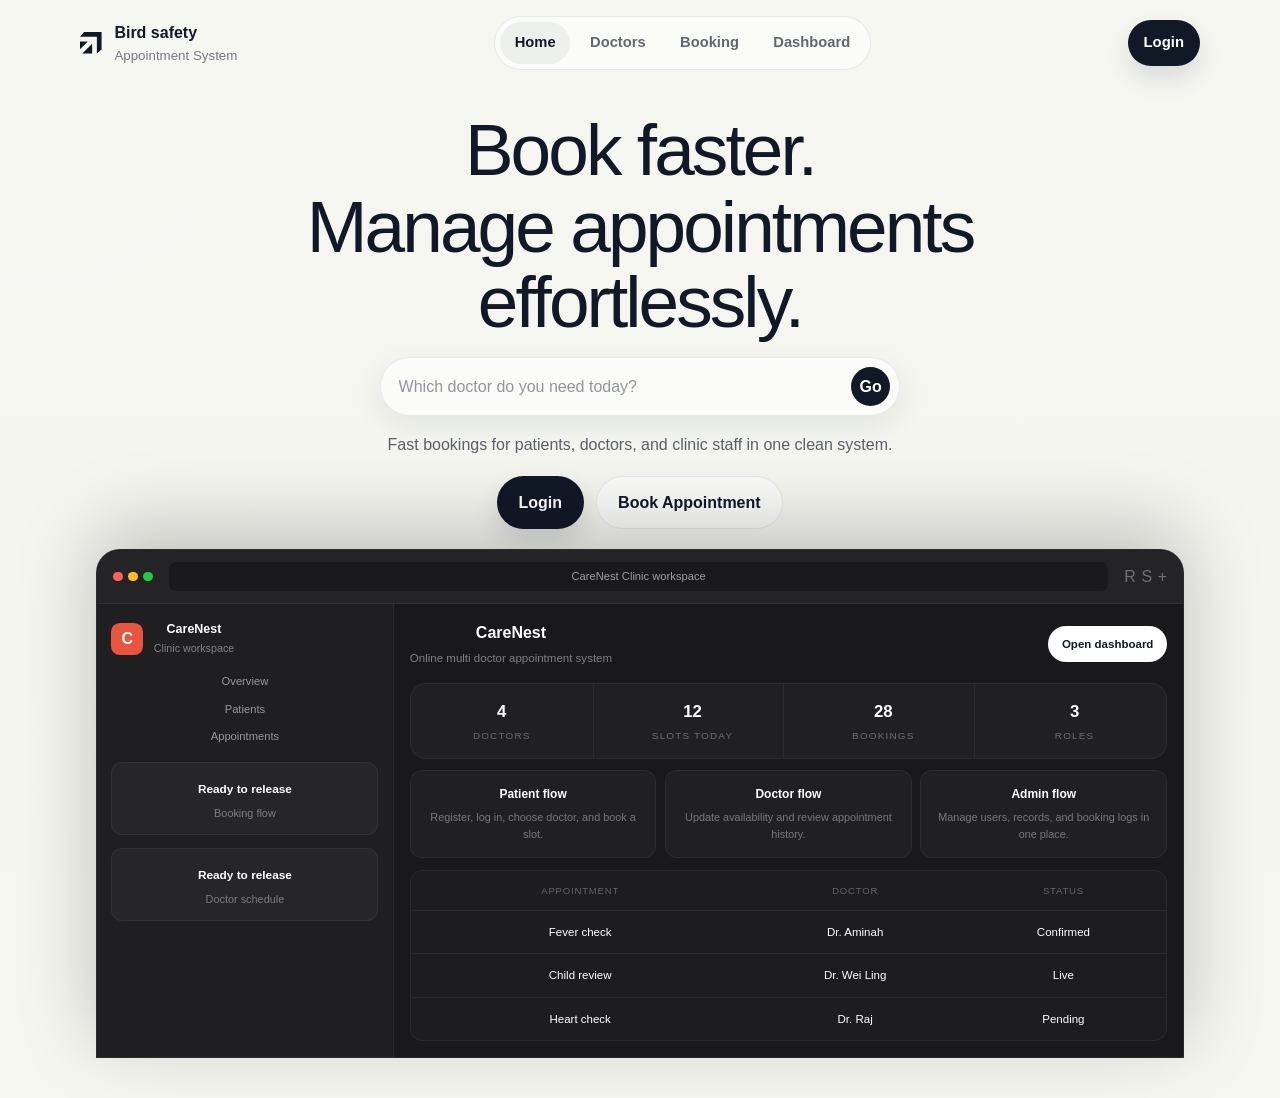
==== commit c8e988e2: "add login page for our wed and rename our wedname" ====
--- a/index.html
+++ b/index.html
@@ -20,7 +20,7 @@
             <path fill="currentColor" d="M144 256 L27.598 256 L144 139.598 Z M256 207.5 L200 256 L200 56 L0 56 L48 0 L256 0 Z M0 204.402 L0 112 L92.402 112 Z" />
           </svg>
           <span>
-            Online Multi Doctor
+            Bird safety
             <small>Appointment System</small>
           </span>
         </a>
@@ -32,8 +32,8 @@
           <a href="dashboard.html">Dashboard</a>
         </nav>
 
-        <a class="home-nav__cta" href="booking.html">Book now</a>
-      </div>
+        <a class="home-nav__cta" href="login.html">Login</a>
+        </div>
     </header>
 
     <div class="home-hero__content wrap">
@@ -59,8 +59,8 @@
         </p>
 
         <div class="home-actions animate-fade-up delay-4">
-          <a class="home-btn home-btn--dark" href="booking.html">Book an appointment</a>
-          <a class="home-btn home-btn--light" href="dashboard.html">View dashboard</a>
+          <a class="home-btn home-btn--dark" href="login.html">Login</a>
+          <a class="home-btn home-btn--light" href="booking.html">Book Appointment</a>
         </div>
       </div>
 
--- a/styles.css
+++ b/styles.css
@@ -1,1335 +1,4 @@
-@import url("https://db.onlinewebfonts.com/c/bb5de19d87c09a95216dc6ccd96e37c6?family=Nimbus+Sans+TW01");
-
-:root{
-  --bg:#081311;
-  --panel:#0f1f1b;
-  --panel-2:#122722;
-  --line:rgba(167, 216, 205, .16);
-  --text:#effaf7;
-  --muted:#a7c4bb;
-  --accent:#35d0b6;
-  --accent-2:#f3b44d;
-  --shadow:0 20px 50px rgba(0,0,0,.28);
-  --radius:22px;
-}
-
-*{box-sizing:border-box}
-html{
-  scroll-behavior:smooth;
-  -webkit-font-smoothing:antialiased;
-  -moz-osx-font-smoothing:grayscale;
-}
-body{
-  margin:0;
-  color:var(--text);
-  font:16px/1.6 "Nimbus Sans TW01", "Helvetica Neue", Helvetica, Arial, sans-serif;
-  background:
-    radial-gradient(circle at top left, rgba(53,208,182,.14), transparent 24%),
-    radial-gradient(circle at top right, rgba(243,180,77,.12), transparent 26%),
-    linear-gradient(180deg, #05100e, #081311 34%, #050b0a);
-}
-a{color:inherit;text-decoration:none}
-img{max-width:100%;display:block}
-code,pre{font-family:"Cascadia Mono","Consolas",monospace}
-
-@keyframes fade-up{
-  from{opacity:0; transform:translateY(24px); filter:blur(6px)}
-  to{opacity:1; transform:translateY(0); filter:blur(0)}
-}
-@keyframes fade-down{
-  from{opacity:0; transform:translateY(-16px)}
-  to{opacity:1; transform:translateY(0)}
-}
-@keyframes hero-rise{
-  from{opacity:0; transform:translateY(64px) scale(.97)}
-  to{opacity:1; transform:translateY(0) scale(1)}
-}
-.animate-fade-up{animation:fade-up .9s cubic-bezier(.22,1,.36,1) both}
-.animate-fade-down{animation:fade-down .7s cubic-bezier(.22,1,.36,1) both}
-.animate-hero-rise{animation:hero-rise 1.1s cubic-bezier(.22,1,.36,1) both}
-.delay-1{animation-delay:100ms}
-.delay-2{animation-delay:220ms}
-.delay-3{animation-delay:340ms}
-.delay-4{animation-delay:460ms}
-@media (prefers-reduced-motion: reduce){
-  .animate-fade-up,
-  .animate-fade-down,
-  .animate-hero-rise{animation:none !important}
-}
-
-.wrap{width:min(1120px, calc(100% - 2rem)); margin:0 auto}
-.landing-page{
-  background:#f4f5ef;
-  color:#111827;
-}
-.landing-page .wrap{width:min(1280px, calc(100% - 2rem))}
-.page-bg{
-  position:relative;
-  min-height:100svh;
-  overflow:hidden;
-  background:
-    radial-gradient(circle at top left, rgba(53,208,182,.12), transparent 24%),
-    radial-gradient(circle at top right, rgba(243,180,77,.10), transparent 22%),
-    linear-gradient(180deg, #f7f7f2 0%, #f3f4ee 58%, #eef1eb 100%);
-  color:#111827;
-}
-.page-glow{
-  position:absolute;
-  border-radius:50%;
-  filter:blur(70px);
-  pointer-events:none;
-}
-.page-glow-a{
-  width:20rem;
-  height:20rem;
-  left:-6rem;
-  top:2rem;
-  background:rgba(53,208,182,.10);
-}
-.page-glow-b{
-  width:18rem;
-  height:18rem;
-  right:-4rem;
-  top:9rem;
-  background:rgba(243,180,77,.10);
-}
-
-.site-header{
-  position:sticky; top:0; z-index:10;
-  backdrop-filter: blur(16px);
-  background: rgba(6, 14, 12, .76);
-  border-bottom:1px solid var(--line);
-}
-.hero-header{
-  position:fixed;
-  top:0;
-  left:0;
-  right:0;
-  z-index:30;
-  background:transparent;
-  border-bottom:0;
-  pointer-events:none;
-}
-.content-header{
-  position:relative;
-  z-index:10;
-  background:rgba(255,255,255,.52);
-  border-bottom:1px solid rgba(17,24,39,.08);
-}
-.content-header .nav a{
-  color:rgba(17,24,39,.66);
-}
-.content-header .nav a:hover,
-.content-header .nav a.active{
-  color:#111827;
-  background:rgba(255,255,255,.55);
-  border-color:rgba(17,24,39,.08);
-}
-.content-header .brand{
-  color:#111827;
-}
-.content-header .brand small{
-  color:rgba(17,24,39,.55);
-}
-.header-inner{
-  display:flex; align-items:center; justify-content:space-between; gap:1rem;
-  padding:1rem 0;
-}
-.hero-header-inner{
-  padding-top:1rem;
-}
-.brand{
-  display:flex; align-items:center; gap:.85rem; font-weight:700;
-}
-.brand-light{color:#111827; pointer-events:auto}
-.brand-icon{
-  width:1.35rem; height:1.35rem;
-  flex:0 0 auto;
-}
-.brand-mark{
-  width:2.8rem; height:2.8rem; border-radius:14px;
-  display:grid; place-items:center;
-  color:#07231d; background:linear-gradient(135deg,var(--accent),#c9f6ee 55%,var(--accent-2));
-  box-shadow:0 12px 24px rgba(53,208,182,.16);
-}
-.brand small{display:block;color:var(--muted);font-weight:500}
-.brand-light small{color:rgba(17,24,39,.6)}
-.nav{
-  display:flex; flex-wrap:wrap; gap:.45rem;
-}
-.nav a{
-  padding:.56rem .85rem;
-  border-radius:999px;
-  color:var(--muted);
-  border:1px solid transparent;
-}
-.nav a:hover,.nav a.active{
-  color:var(--text);
-  background:rgba(255,255,255,.04);
-  border-color:var(--line);
-}
-.nav-light{pointer-events:auto}
-.nav-light a{
-  color:rgba(17,24,39,.68);
-  border-color:transparent;
-}
-.nav-light a:hover,.nav-light a.active{
-  color:#111827;
-  background:rgba(255,255,255,.45);
-  border-color:rgba(17,24,39,.08);
-}
-.nav-cta{
-  pointer-events:auto;
-  display:inline-flex;
-  align-items:center;
-  justify-content:center;
-  padding:.68rem 1rem;
-  border-radius:999px;
-  background:#111827;
-  color:#fff;
-  font-size:.93rem;
-  font-weight:600;
-}
-
-.landing-shell{
-  min-height:100svh;
-  position:relative;
-  overflow:hidden;
-}
-.hero-stage{
-  position:relative;
-  min-height:100svh;
-  overflow:hidden;
-  background:
-    radial-gradient(circle at 20% 18%, rgba(255,255,255,.88), transparent 28%),
-    radial-gradient(circle at 80% 20%, rgba(255,255,255,.54), transparent 20%),
-    linear-gradient(180deg, #f8f8f4 0%, #f6f5ef 54%, #eef1eb 100%);
-  display:flex;
-  flex-direction:column;
-}
-.hero-backdrop{
-  position:absolute;
-  inset:0;
-  background:
-    linear-gradient(180deg, rgba(244,245,239,.78), rgba(244,245,239,.26) 25%, rgba(244,245,239,.04) 58%, rgba(244,245,239,.68)),
-    radial-gradient(circle at top left, rgba(72,126,255,.08), transparent 28%),
-    radial-gradient(circle at top right, rgba(243,180,77,.08), transparent 22%);
-}
-.hero-glow{
-  position:absolute;
-  border-radius:50%;
-  filter:blur(70px);
-  pointer-events:none;
-}
-.hero-glow-a{
-  width:24rem;
-  height:24rem;
-  left:-6rem;
-  top:6rem;
-  background:rgba(132,204,22,.12);
-}
-.hero-glow-b{
-  width:22rem;
-  height:22rem;
-  right:-4rem;
-  top:10rem;
-  background:rgba(14,165,233,.10);
-}
-.hero-layout{
-  position:relative;
-  z-index:2;
-  padding-top:7rem;
-  display:grid;
-  gap:1.5rem;
-  justify-items:center;
-  text-align:center;
-  flex:1;
-}
-.hero-copy{
-  width:min(720px,100%);
-  color:#111827;
-}
-.eyebrow{
-  margin:0 0 .7rem;
-  text-transform:uppercase;
-  letter-spacing:.18em;
-  font-size:.78rem;
-  color:var(--muted);
-}
-.hero-title{
-  display:grid;
-  gap:.15rem;
-  font-size:clamp(2.5rem, 5.6vw, 5.25rem);
-  font-weight:400;
-  line-height:1.02;
-  letter-spacing:-.04em;
-  color:#111827;
-}
-.hero-title span{display:block}
-.search-pill{
-  margin:1.15rem auto 0;
-  width:min(520px,100%);
-  display:flex;
-  align-items:center;
-  gap:.75rem;
-  padding:.55rem .55rem .55rem 1.1rem;
-  border-radius:999px;
-  background:rgba(255,255,255,.62);
-  backdrop-filter:blur(16px);
-  box-shadow:0 10px 30px rgba(15,23,42,.08);
-  border:1px solid rgba(17,24,39,.08);
-}
-.search-pill input{
-  flex:1;
-  min-width:0;
-  border:0;
-  outline:none;
-  background:transparent;
-  font:inherit;
-  color:#111827;
-}
-.search-pill input::placeholder{color:rgba(17,24,39,.45)}
-.search-pill button{
-  width:2.45rem;
-  height:2.45rem;
-  border-radius:999px;
-  border:0;
-  background:#111827;
-  color:#fff;
-  font-size:1.05rem;
-  cursor:pointer;
-}
-.hero-desc{
-  width:min(520px,100%);
-  margin:1rem auto 0;
-  color:rgba(17,24,39,.68);
-  font-size:1rem;
-}
-.hero-actions{
-  margin-top:1.15rem;
-  display:flex;
-  justify-content:center;
-  flex-wrap:wrap;
-  gap:.75rem;
-}
-.btn-dark,.btn-light{
-  display:inline-flex;
-  align-items:center;
-  justify-content:center;
-  min-height:2.8rem;
-  padding:.78rem 1.35rem;
-  border-radius:999px;
-  font-weight:600;
-  transition:transform .18s ease, box-shadow .18s ease, background .18s ease;
-}
-.btn-dark{
-  background:#111827;
-  color:#fff;
-  box-shadow:0 12px 24px rgba(17,24,39,.12);
-}
-.btn-light{
-  background:rgba(255,255,255,.52);
-  color:#111827;
-  border:1px solid rgba(17,24,39,.08);
-}
-.btn-dark:hover,.btn-light:hover,.nav-cta:hover,.search-pill button:hover{
-  transform:translateY(-1px);
-}
-.hero-badges{
-  display:flex;
-  gap:1rem;
-  flex-wrap:wrap;
-  justify-content:center;
-}
-.pill-card{
-  width:min(260px,100%);
-  padding:1rem 1.05rem;
-  text-align:left;
-  border-radius:24px;
-  background:rgba(255,255,255,.52);
-  backdrop-filter:blur(14px);
-  border:1px solid rgba(17,24,39,.08);
-  box-shadow:0 10px 30px rgba(15,23,42,.06);
-}
-.pill-label{
-  display:inline-flex;
-  padding:.28rem .65rem;
-  border-radius:999px;
-  background:rgba(17,24,39,.06);
-  color:rgba(17,24,39,.74);
-  font-size:.74rem;
-  text-transform:uppercase;
-  letter-spacing:.14em;
-}
-.pill-card strong{
-  display:block;
-  margin-top:.75rem;
-  font-size:1.04rem;
-  color:#111827;
-}
-.pill-card p{
-  margin:.45rem 0 0;
-  color:rgba(17,24,39,.65);
-  font-size:.95rem;
-}
-.dashboard-stage{
-  position:relative;
-  z-index:2;
-  width:min(72rem, 100%);
-  margin:0 auto;
-  padding:0 0 1.5rem;
-  transform:translateY(2rem);
-}
-.dashboard-shell{
-  border-radius:1.5rem 1.5rem 0 0;
-  overflow:hidden;
-  background:#1a1a1c;
-  color:#fff;
-  box-shadow:0 -20px 80px rgba(0,0,0,.22);
-  border:1px solid rgba(255,255,255,.08);
-}
-.dashboard-titlebar{
-  display:flex;
-  align-items:center;
-  gap:1rem;
-  padding:.75rem 1rem;
-  background:#242427;
-  border-bottom:1px solid rgba(255,255,255,.06);
-}
-.traffic-lights{
-  display:flex;
-  gap:.35rem;
-  flex:0 0 auto;
-}
-.traffic-lights span{
-  width:.6rem;
-  height:.6rem;
-  border-radius:999px;
-  display:block;
-}
-.traffic-lights span:nth-child(1){background:#ff5f57}
-.traffic-lights span:nth-child(2){background:#febc2e}
-.traffic-lights span:nth-child(3){background:#28c840}
-.browser-url{
-  flex:1;
-  text-align:center;
-  background:#1a1a1c;
-  color:rgba(255,255,255,.55);
-  border-radius:.45rem;
-  padding:.35rem .8rem;
-  font-size:.7rem;
-}
-.browser-icons{
-  display:flex;
-  gap:.35rem;
-  color:rgba(255,255,255,.35);
-}
-.dashboard-body{
-  display:grid;
-  grid-template-columns: 0.78fr 2.22fr;
-}
-.dashboard-sidebar{
-  padding:1rem .9rem;
-  background:#1f1f22;
-  border-right:1px solid rgba(255,255,255,.05);
-}
-.sidebar-brand{
-  display:flex;
-  align-items:center;
-  gap:.65rem;
-  margin-bottom:1rem;
-}
-.workspace-badge{
-  width:2rem;
-  height:2rem;
-  border-radius:.55rem;
-  display:grid;
-  place-items:center;
-  font-weight:700;
-  background:#e8553f;
-  color:#fff;
-}
-.sidebar-brand strong{display:block;font-size:.78rem}
-.sidebar-brand small{display:block;color:rgba(255,255,255,.45);font-size:.67rem}
-.sidebar-links{
-  display:grid;
-  gap:.6rem;
-  color:rgba(255,255,255,.54);
-  font-size:.7rem;
-}
-.sidebar-list{
-  display:grid;
-  gap:.8rem;
-  margin-top:1rem;
-}
-.sidebar-list div{
-  padding:.75rem;
-  border-radius:.7rem;
-  background:rgba(255,255,255,.03);
-  border:1px solid rgba(255,255,255,.05);
-}
-.sidebar-list strong{font-size:.74rem}
-.sidebar-list p{
-  margin:.25rem 0 0;
-  color:rgba(255,255,255,.4);
-  font-size:.68rem;
-}
-.dashboard-main{
-  padding:1rem;
-  background:#19191b;
-}
-.dashboard-head{
-  display:flex;
-  justify-content:space-between;
-  align-items:center;
-  gap:1rem;
-}
-.dashboard-head strong{font-size:1rem}
-.dashboard-head p{
-  margin:.2rem 0 0;
-  color:rgba(255,255,255,.45);
-  font-size:.72rem;
-}
-.dash-button{
-  display:inline-flex;
-  align-items:center;
-  justify-content:center;
-  padding:.55rem .85rem;
-  border-radius:999px;
-  background:#fff;
-  color:#111827;
-  font-size:.72rem;
-  font-weight:600;
-}
-.stats-grid{
-  margin-top:1rem;
-  display:grid;
-  grid-template-columns:repeat(4,1fr);
-  gap:.5rem;
-  border-radius:1rem;
-  overflow:hidden;
-  background:rgba(255,255,255,.03);
-  border:1px solid rgba(255,255,255,.05);
-}
-.stats-grid div{
-  padding:.9rem .8rem;
-  border-right:1px solid rgba(255,255,255,.05);
-}
-.stats-grid div:last-child{border-right:0}
-.stats-grid span{
-  display:block;
-  font-size:1.05rem;
-  color:#fff;
-  font-weight:600;
-}
-.stats-grid small{
-  display:block;
-  margin-top:.15rem;
-  color:rgba(255,255,255,.35);
-  font-size:.62rem;
-  text-transform:uppercase;
-  letter-spacing:.12em;
-}
-.cards-grid{
-  margin-top:.7rem;
-  display:grid;
-  grid-template-columns:repeat(3,1fr);
-  gap:.55rem;
-}
-.cards-grid article{
-  padding:.85rem;
-  border-radius:.75rem;
-  background:rgba(255,255,255,.03);
-  border:1px solid rgba(255,255,255,.05);
-}
-.cards-grid strong{display:block;font-size:.75rem}
-.cards-grid p{
-  margin:.3rem 0 0;
-  color:rgba(255,255,255,.4);
-  font-size:.68rem;
-}
-.inbox-table{
-  margin-top:.7rem;
-  border-radius:.8rem;
-  overflow:hidden;
-  border:1px solid rgba(255,255,255,.05);
-  background:rgba(255,255,255,.02);
-}
-.inbox-row{
-  display:grid;
-  grid-template-columns:1.4fr 1fr .8fr;
-  gap:.5rem;
-  padding:.75rem .85rem;
-  border-bottom:1px solid rgba(255,255,255,.05);
-  font-size:.72rem;
-}
-.inbox-row:last-child{border-bottom:0}
-.inbox-head{
-  color:rgba(255,255,255,.32);
-  text-transform:uppercase;
-  letter-spacing:.08em;
-  font-size:.6rem;
-}
-.status-draft{color:#febc2e}
-.status-live{color:#28c840}
-
-main{padding:2rem 0 3.5rem}
-.page-main{
-  position:relative;
-  z-index:1;
-  padding-top:1.6rem;
-  padding-bottom:3rem;
-}
-.page-hero{
-  padding:1.7rem 1.8rem;
-  border-radius:1.5rem;
-  background:rgba(255,255,255,.56);
-  backdrop-filter:blur(16px);
-  border:1px solid rgba(17,24,39,.08);
-  box-shadow:0 20px 60px rgba(15,23,42,.06);
-}
-.page-hero h2{
-  font-size:clamp(1.8rem, 3.3vw, 3.1rem);
-  letter-spacing:-.03em;
-}
-.page-hero p{
-  color:rgba(17,24,39,.67);
-}
-.page-grid{
-  margin-top:1rem;
-}
-.hero,.page-head,.card,.panel,.codebox,.form-card{
-  background:linear-gradient(180deg, rgba(18,39,34,.95), rgba(12,25,22,.96));
-  border:1px solid var(--line);
-  box-shadow:var(--shadow);
-}
-.hero,.card,.panel,.codebox,.form-card{border-radius:var(--radius)}
-.hero{
-  padding:2rem;
-  display:grid;
-  grid-template-columns:1.3fr .9fr;
-  gap:1.25rem;
-  align-items:start;
-}
-h1,h2,h3{margin:0; line-height:1.12; font-family:Georgia,"Times New Roman",serif}
-h1{font-size:clamp(2.3rem, 5vw, 4.8rem); max-width:11ch}
-h2{font-size:clamp(1.6rem, 3vw, 2.5rem)}
-h3{font-size:1.2rem}
-p{margin:.85rem 0 0; color:#d4e6e0}
-.lede{max-width:62ch; font-size:1.03rem}
-
-.actions{display:flex; flex-wrap:wrap; gap:.75rem; margin-top:1.3rem}
-.btn{
-  display:inline-flex; align-items:center; justify-content:center;
-  min-height:2.9rem; padding:.75rem 1.1rem;
-  border-radius:999px; font-weight:700;
-  border:1px solid var(--line);
-}
-.btn.primary{
-  color:#06221b;
-  background:linear-gradient(135deg,var(--accent),#d3f7f1 55%,var(--accent-2));
-}
-.btn.secondary{background:rgba(255,255,255,.03)}
-.btn:hover{transform:translateY(-1px)}
-
-.hero-spot{
-  padding:1.15rem;
-  border-radius:20px;
-  background:linear-gradient(180deg, rgba(7,18,16,.72), rgba(7,18,16,.95));
-  border:1px solid rgba(243,180,77,.2);
-}
-.hero-spot ul{margin:1rem 0 0; padding-left:1.1rem; color:#d8ebe5}
-.stats{
-  display:grid; grid-template-columns:repeat(3,1fr); gap:.8rem; margin-top:1.1rem;
-}
-.stat{
-  padding:1rem; border-radius:18px;
-  background:rgba(255,255,255,.03); border:1px solid var(--line);
-}
-.stat strong{display:block; font-size:1.8rem; font-family:Georgia,serif}
-
-.section{margin-top:1.5rem}
-.page-head{padding:1.4rem 1.5rem; margin-bottom:1rem}
-
-.grid-2{display:grid; grid-template-columns:repeat(2,1fr); gap:1rem}
-.grid-3{display:grid; grid-template-columns:repeat(3,1fr); gap:1rem}
-.card,.panel,.codebox,.form-card{padding:1.2rem}
-.card{min-height:100%}
-.glass-card{
-  background:rgba(255,255,255,.5);
-  color:#111827;
-  border:1px solid rgba(17,24,39,.08);
-  box-shadow:0 14px 34px rgba(15,23,42,.06);
-}
-.glass-card p,
-.glass-card .muted{
-  color:rgba(17,24,39,.68);
-}
-.glass-card .pill{
-  background:rgba(17,24,39,.05);
-  color:#111827;
-  border-color:rgba(17,24,39,.08);
-}
-.glass-card .list li,
-.glass-card .doctor p,
-.glass-card .card p,
-.glass-card .panel p{
-  color:rgba(17,24,39,.74);
-}
-.muted{color:var(--muted)}
-
-.pill{
-  display:inline-flex; padding:.35rem .72rem; border-radius:999px;
-  background:rgba(255,255,255,.04); border:1px solid var(--line);
-  color:#dcebe7; font-size:.82rem;
-}
-.pill.good{color:#b8f2df}
-.pill.warn{color:#ffe08a}
-
-.list{margin:.9rem 0 0; padding-left:.1rem; color:#d9ebe5}
-.list li{margin:.35rem 0}
-
-.doctor{
-  display:flex; flex-direction:column; gap:.6rem;
-}
-.doctor-top{display:flex; align-items:flex-start; justify-content:space-between; gap:.8rem}
-.meta{display:flex; flex-wrap:wrap; gap:.45rem; margin-top:.2rem}
-
-.timeline{
-  display:grid; gap:.8rem; margin-top:.9rem;
-}
-.step{
-  display:grid; grid-template-columns:3rem 1fr; gap:.85rem;
-  padding:1rem; border-radius:18px;
-  background:rgba(255,255,255,.03); border:1px solid var(--line);
-}
-.step span{
-  width:3rem; height:3rem; border-radius:14px;
-  display:grid; place-items:center; font-weight:800;
-  color:#06221b; background:linear-gradient(135deg,var(--accent),#d7f8f2 55%,var(--accent-2));
-}
-
-.nav-tabs{display:flex; flex-wrap:wrap; gap:.5rem; margin-top:1rem}
-.nav-tabs a{
-  padding:.62rem .95rem; border-radius:999px;
-  border:1px solid var(--line); background:rgba(255,255,255,.03);
-}
-
-pre{
-  margin:0; overflow:auto; padding:1rem 1.1rem;
-  background:#06100e; color:#dff1ea; border-radius:16px;
-  border:1px solid rgba(167,216,205,.14);
-}
-table{width:100%; border-collapse:collapse; margin-top:.8rem}
-th,td{padding:.75rem; border-bottom:1px solid rgba(167,216,205,.12); text-align:left}
-th{color:#cbe3dc; font-weight:700}
-
-form{display:grid; gap:.9rem}
-.field{display:grid; gap:.45rem}
-input,select,textarea{
-  width:100%; color:var(--text); font:inherit;
-  padding:.85rem .95rem; border-radius:14px;
-  border:1px solid rgba(167,216,205,.16); background:rgba(255,255,255,.03);
-}
-textarea{min-height:120px; resize:vertical}
-
-.footer{
-  padding:1.7rem 0 2.4rem; text-align:center; color:var(--muted);
-}
-
-@media (max-width: 900px){
-  .hero,.grid-2,.grid-3{grid-template-columns:1fr}
-  .header-inner{flex-direction:column; align-items:flex-start}
-  .hero-layout{padding-top:6.5rem}
-  .dashboard-body{grid-template-columns:1fr}
-  .dashboard-sidebar{border-right:0;border-bottom:1px solid rgba(255,255,255,.05)}
-  .cards-grid,.stats-grid{grid-template-columns:1fr 1fr}
-  .inbox-row{grid-template-columns:1.2fr 1fr .8fr}
-}
-
-@media (max-width: 640px){
-  .nav-light{display:none}
-  .hero-layout{padding-top:5.8rem}
-  .hero-title{font-size:clamp(2.2rem, 11vw, 3.8rem)}
-  .search-pill,.hero-desc{width:100%}
-  .dashboard-stage{transform:none;padding-bottom:1rem}
-  .cards-grid,.stats-grid{grid-template-columns:1fr}
-  .stats-grid div{border-right:0;border-bottom:1px solid rgba(255,255,255,.05)}
-  .stats-grid div:last-child{border-bottom:0}
-  .inbox-row{grid-template-columns:1fr}
-}
-
-/* Home page redesign */
-.home-page{
-  background:#f4f5ef;
-  color:#111827;
-}
-
-.home-hero{
-  position:relative;
-  min-height:100svh;
-  overflow:hidden;
-  display:flex;
-  flex-direction:column;
-  background-size:cover;
-  background-position:center;
-  background-repeat:no-repeat;
-}
-
-.home-hero__veil{
-  position:absolute;
-  inset:0;
-  background:
-    linear-gradient(180deg, rgba(246,247,241,.88) 0%, rgba(246,247,241,.54) 28%, rgba(246,247,241,.10) 60%, rgba(246,247,241,.74) 100%),
-    radial-gradient(circle at top left, rgba(255,255,255,.42), transparent 28%),
-    radial-gradient(circle at top right, rgba(255,255,255,.26), transparent 22%);
-}
-
-.home-nav{
-  position:relative;
-  z-index:20;
-  width:100%;
-  padding:1rem 0;
-}
-
-.home-nav__inner{
-  display:flex;
-  align-items:center;
-  justify-content:space-between;
-  gap:1rem;
-}
-
-.home-brand{
-  display:inline-flex;
-  align-items:center;
-  gap:.8rem;
-  color:#111827;
-  font-weight:700;
-}
-
-.home-brand__icon{
-  width:1.35rem;
-  height:1.35rem;
-  flex:0 0 auto;
-}
-
-.home-brand small{
-  display:block;
-  color:rgba(17,24,39,.56);
-  font-weight:500;
-}
-
-.home-nav__links{
-  display:flex;
-  align-items:center;
-  justify-content:center;
-  gap:.35rem;
-  padding:.34rem;
-  border-radius:999px;
-  background:rgba(255,255,255,.56);
-  backdrop-filter:blur(14px);
-  border:1px solid rgba(17,24,39,.08);
-}
-
-.home-nav__links a{
-  padding:.55rem .9rem;
-  border-radius:999px;
-  color:rgba(17,24,39,.66);
-  font-size:.92rem;
-  font-weight:600;
-}
-
-.home-nav__links a:hover,
-.home-nav__links a.active{
-  color:#111827;
-  background:rgba(17,24,39,.05);
-}
-
-.home-nav__cta{
-  display:inline-flex;
-  align-items:center;
-  justify-content:center;
-  padding:.72rem 1rem;
-  border-radius:999px;
-  background:#111827;
-  color:#fff;
-  font-size:.93rem;
-  font-weight:600;
-  box-shadow:0 12px 24px rgba(17,24,39,.12);
-}
-
-.home-hero__content{
-  position:relative;
-  z-index:10;
-  flex:1;
-  display:flex;
-  flex-direction:column;
-  align-items:center;
-  justify-content:flex-start;
-  text-align:center;
-}
-
-.home-hero__spacer{
-  flex:1 1 auto;
-  min-height:1.25rem;
-}
-
-.home-hero__spacer--top{
-  min-height:1rem;
-}
-
-.home-hero__spacer--middle{
-  min-height:1.3rem;
-}
-
-.home-hero__spacer--bottom{
-  min-height:0;
-}
-
-.home-copy{
-  width:min(720px, 100%);
-  margin-top:0.4rem;
-  color:#111827;
-}
-
-.home-title{
-  margin:0;
-  display:grid;
-  gap:.08rem;
-  font-size:clamp(2.5rem, 5.7vw, 5.1rem);
-  font-weight:400;
-  letter-spacing:-.04em;
-  line-height:1.03;
-  color:#111827;
-}
-
-.home-title span{
-  display:block;
-}
-
-.home-search{
-  margin:1.15rem auto 0;
-  width:min(520px,100%);
-  display:flex;
-  align-items:center;
-  gap:.75rem;
-  padding:.55rem .55rem .55rem 1.1rem;
-  border-radius:999px;
-  background:rgba(255,255,255,.60);
-  backdrop-filter:blur(16px);
-  box-shadow:0 10px 30px rgba(15,23,42,.08);
-  border:1px solid rgba(17,24,39,.08);
-}
-
-.home-search input{
-  flex:1;
-  min-width:0;
-  border:0;
-  outline:none;
-  background:transparent;
-  font:inherit;
-  color:#111827;
-  padding:.35rem 0;
-}
-
-.home-search input::placeholder{
-  color:rgba(17,24,39,.45);
-}
-
-.home-search button{
-  width:2.45rem;
-  height:2.45rem;
-  border-radius:999px;
-  border:0;
-  background:#111827;
-  color:#fff;
-  font-weight:700;
-  cursor:pointer;
-}
-
-.home-desc{
-  width:min(520px,100%);
-  margin:1rem auto 0;
-  color:rgba(17,24,39,.68);
-  font-size:1rem;
-}
-
-.home-actions{
-  margin-top:1.15rem;
-  display:flex;
-  justify-content:center;
-  flex-wrap:wrap;
-  gap:.75rem;
-}
-
-.home-btn{
-  display:inline-flex;
-  align-items:center;
-  justify-content:center;
-  min-height:2.8rem;
-  padding:.78rem 1.35rem;
-  border-radius:999px;
-  font-weight:600;
-  transition:transform .18s ease, box-shadow .18s ease, background .18s ease;
-}
-
-.home-btn--dark{
-  background:#111827;
-  color:#fff;
-  box-shadow:0 12px 24px rgba(17,24,39,.12);
-}
-
-.home-btn--light{
-  background:rgba(255,255,255,.54);
-  color:#111827;
-  border:1px solid rgba(17,24,39,.08);
-}
-
-.home-btn:hover,
-.home-nav__cta:hover,
-.home-search button:hover{
-  transform:translateY(-1px);
-}
-
-.home-dashboard{
-  position:relative;
-  z-index:10;
-  width:min(72rem, calc(100% - 2rem));
-  margin:0 auto;
-  padding:0 0 1.25rem;
-}
-
-.home-dashboard__window{
-  border-radius:1.5rem 1.5rem 0 0;
-  overflow:hidden;
-  background:#1a1a1c;
-  color:#fff;
-  box-shadow:0 -20px 80px rgba(0,0,0,.22);
-  border:1px solid rgba(255,255,255,.08);
-}
-
-.home-dashboard__bar{
-  display:flex;
-  align-items:center;
-  gap:1rem;
-  padding:.75rem 1rem;
-  background:#242427;
-  border-bottom:1px solid rgba(255,255,255,.06);
-}
-
-.home-dots{
-  display:flex;
-  gap:.35rem;
-}
-
-.home-dots span{
-  width:.6rem;
-  height:.6rem;
-  border-radius:999px;
-  display:block;
-}
-
-.home-dots span:nth-child(1){background:#ff5f57}
-.home-dots span:nth-child(2){background:#febc2e}
-.home-dots span:nth-child(3){background:#28c840}
-
-.home-url{
-  flex:1;
-  text-align:center;
-  background:#1a1a1c;
-  color:rgba(255,255,255,.58);
-  border-radius:.45rem;
-  padding:.35rem .8rem;
-  font-size:.7rem;
-}
-
-.home-bar-icons{
-  display:flex;
-  gap:.35rem;
-  color:rgba(255,255,255,.35);
-}
-
-.home-dashboard__body{
-  display:grid;
-  grid-template-columns:.82fr 2.18fr;
-}
-
-.home-sidebar{
-  padding:1rem .9rem;
-  background:#1f1f22;
-  border-right:1px solid rgba(255,255,255,.05);
-}
-
-.home-sidebar__brand{
-  display:flex;
-  align-items:center;
-  gap:.65rem;
-  margin-bottom:1rem;
-}
-
-.home-workspace-badge{
-  width:2rem;
-  height:2rem;
-  border-radius:.55rem;
-  display:grid;
-  place-items:center;
-  font-weight:700;
-  background:#e8553f;
-  color:#fff;
-}
-
-.home-sidebar__brand strong{
-  display:block;
-  font-size:.78rem;
-}
-
-.home-sidebar__brand small{
-  display:block;
-  color:rgba(255,255,255,.45);
-  font-size:.67rem;
-}
-
-.home-sidebar__nav{
-  display:grid;
-  gap:.6rem;
-  color:rgba(255,255,255,.54);
-  font-size:.7rem;
-}
-
-.home-sidebar__cards{
-  display:grid;
-  gap:.8rem;
-  margin-top:1rem;
-}
-
-.home-sidebar__cards div{
-  padding:.75rem;
-  border-radius:.7rem;
-  background:rgba(255,255,255,.03);
-  border:1px solid rgba(255,255,255,.05);
-}
-
-.home-sidebar__cards strong{
-  font-size:.74rem;
-}
-
-.home-sidebar__cards p{
-  margin:.25rem 0 0;
-  color:rgba(255,255,255,.4);
-  font-size:.68rem;
-}
-
-.home-main{
-  padding:1rem;
-  background:#19191b;
-}
-
-.home-main__head{
-  display:flex;
-  justify-content:space-between;
-  align-items:center;
-  gap:1rem;
-}
-
-.home-main__head strong{
-  font-size:1rem;
-}
-
-.home-main__head p{
-  margin:.2rem 0 0;
-  color:rgba(255,255,255,.45);
-  font-size:.72rem;
-}
-
-.home-main__button{
-  display:inline-flex;
-  align-items:center;
-  justify-content:center;
-  padding:.55rem .85rem;
-  border-radius:999px;
-  background:#fff;
-  color:#111827;
-  font-size:.72rem;
-  font-weight:600;
-}
-
-.home-stats{
-  margin-top:1rem;
-  display:grid;
-  grid-template-columns:repeat(4,1fr);
-  gap:.5rem;
-  border-radius:1rem;
-  overflow:hidden;
-  background:rgba(255,255,255,.03);
-  border:1px solid rgba(255,255,255,.05);
-}
-
-.home-stats div{
-  padding:.9rem .8rem;
-  border-right:1px solid rgba(255,255,255,.05);
-}
-
-.home-stats div:last-child{
-  border-right:0;
-}
-
-.home-stats span{
-  display:block;
-  font-size:1.05rem;
-  color:#fff;
-  font-weight:600;
-}
-
-.home-stats small{
-  display:block;
-  margin-top:.15rem;
-  color:rgba(255,255,255,.35);
-  font-size:.62rem;
-  text-transform:uppercase;
-  letter-spacing:.12em;
-}
-
-.home-cards{
-  margin-top:.7rem;
-  display:grid;
-  grid-template-columns:repeat(3,1fr);
-  gap:.55rem;
-}
-
-.home-cards article{
-  padding:.85rem;
-  border-radius:.75rem;
-  background:rgba(255,255,255,.03);
-  border:1px solid rgba(255,255,255,.05);
-}
-
-.home-cards strong{
-  display:block;
-  font-size:.75rem;
-}
-
-.home-cards p{
-  margin:.3rem 0 0;
-  color:rgba(255,255,255,.4);
-  font-size:.68rem;
-}
-
-.home-inbox{
-  margin-top:.7rem;
-  border-radius:.8rem;
-  overflow:hidden;
-  border:1px solid rgba(255,255,255,.05);
-  background:rgba(255,255,255,.02);
-}
-
-.home-inbox__row{
-  display:grid;
-  grid-template-columns:1.4fr 1fr .8fr;
-  gap:.5rem;
-  padding:.75rem .85rem;
-  border-bottom:1px solid rgba(255,255,255,.05);
-  font-size:.72rem;
-}
-
-.home-inbox__row:last-child{
-  border-bottom:0;
-}
-
-.home-inbox__head{
-  color:rgba(255,255,255,.32);
-  text-transform:uppercase;
-  letter-spacing:.08em;
-  font-size:.6rem;
-}
-
-.home-grass{
-  position:absolute;
-  left:0;
-  bottom:0;
-  width:100%;
-  z-index:12;
-  pointer-events:none;
-  user-select:none;
-}
-
-@media (max-width: 1024px){
-  .home-nav__inner{
-    flex-wrap:wrap;
-  }
-
-  .home-nav__links{
-    order:3;
-    width:100%;
-    justify-content:center;
-  }
-
-  .home-dashboard{
-    width:min(84%, calc(100% - 2rem));
-  }
-}
-
-@media (max-width: 780px){
-  .home-copy{
-    margin-top:1rem;
-  }
-
-  .home-title{
-    font-size:clamp(2.25rem, 10vw, 3.8rem);
-  }
-
-  .home-search,
-  .home-desc{
-    width:100%;
-  }
-
-  .home-dashboard{
-    width:calc(100% - 1rem);
-  }
-
-  .home-dashboard__body{
-    grid-template-columns:1fr;
-  }
-
-  .home-sidebar{
-    border-right:0;
-    border-bottom:1px solid rgba(255,255,255,.05);
-  }
-
-  .home-stats,
-  .home-cards{
-    grid-template-columns:1fr 1fr;
-  }
-
-  .home-inbox__row{
-    grid-template-columns:1fr;
-  }
-}
-
-@media (max-width: 640px){
-  .home-nav__links{
-    gap:.2rem;
-  }
-
-  .home-nav__links a{
-    padding:.5rem .7rem;
-    font-size:.86rem;
-  }
-
-  .home-nav__cta{
-    width:100%;
-  }
-
-  .home-stats,
-  .home-cards{
-    grid-template-columns:1fr;
-  }
-
-  .home-stats div{
-    border-right:0;
-    border-bottom:1px solid rgba(255,255,255,.05);
-  }
-
-  .home-stats div:last-child{
-    border-bottom:0;
-  }
-}
+@import url("./base.css");
+@import url("./animations.css");
+@import url("./content.css");
+@import url("./home.css");
